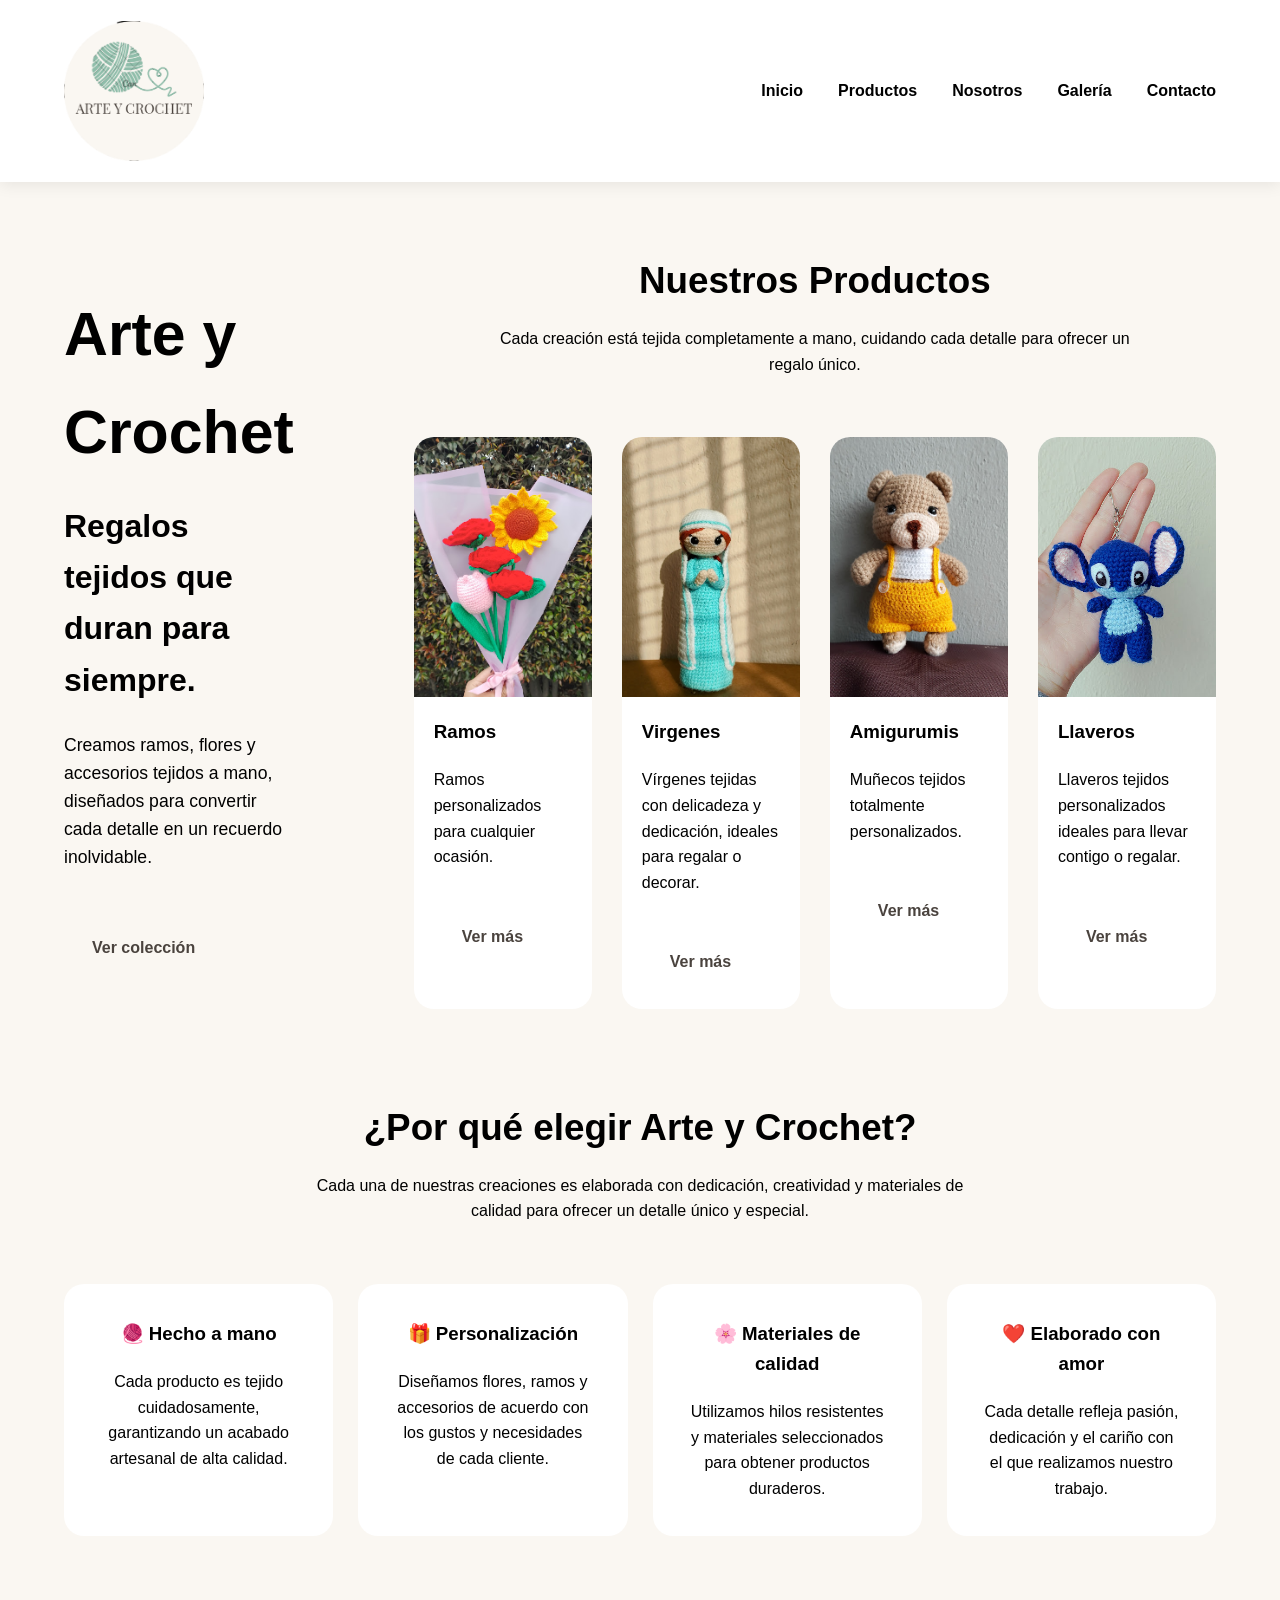
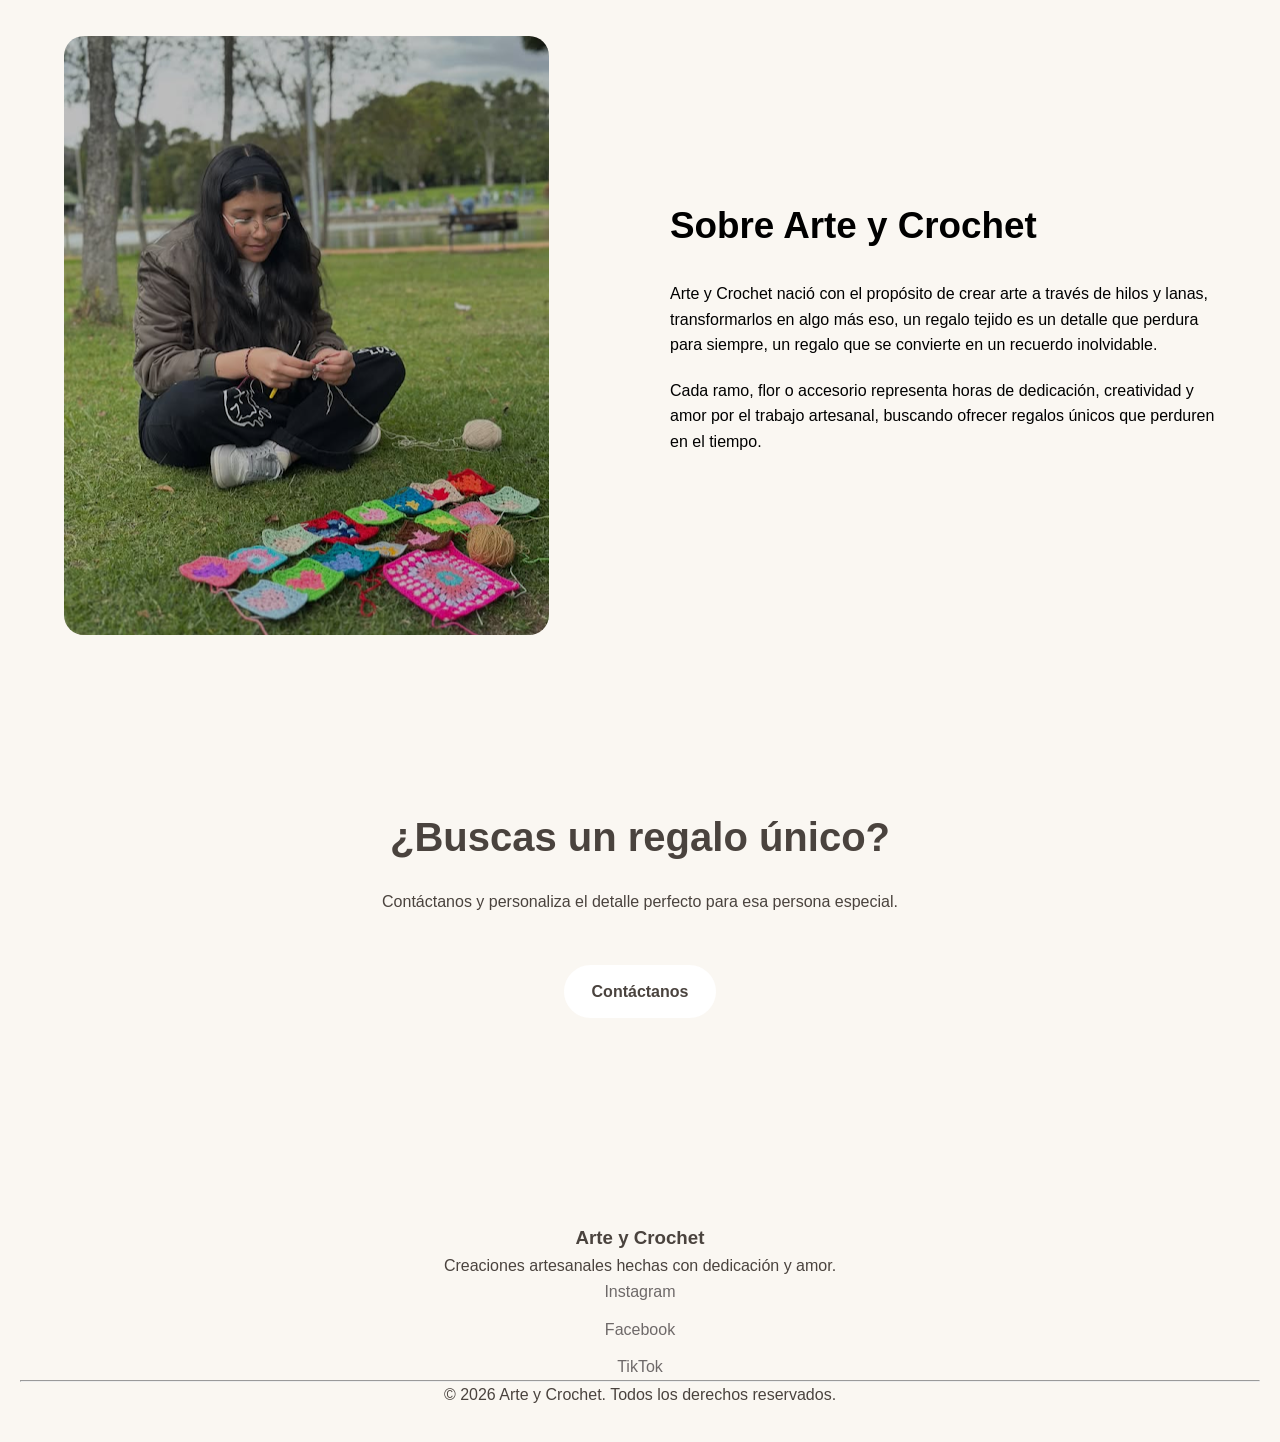
==== index.html @ 4d050b0e "Add files via upload" ====
<!DOCTYPE html>
<html lang="es">

<head>

    <meta charset="UTF-8">
    <meta name="viewport" content="width=device-width, initial-scale=1.0">

    <title>Arte y Crochet | Tejido con Amor</title>

    <meta name="description"
        content="Arte y Crochet. Ramos, flores y accesorios tejidos a mano para regalar momentos inolvidables.">

    <meta name="keywords"
        content="crochet, flores, ramos, amigurumis, regalos, tejido, Colombia">

    <meta name="author" content="Leidy Juliana Velandia">

    
    <link rel="icon" href="imagenes/logo/favicon.png">

  
    <link rel="stylesheet" href="../css/variables.css">
    <link rel="stylesheet" href="../css/style.css">
    <link rel="stylesheet" href="../css/inicio.css">
    <link rel="stylesheet" href="../css/responsive.css">

</head>

<body>



    <header>

    <div class="contenedor-header">

    
        <div class="logo">

            <a href="index.html">

                <img src="imagenes/logo.png" alt="Logo Arte y Crochet">

            </a>

        </div>

      

        <nav>

            <ul>

                <li><a href="index.html">Inicio</a></li>

                <li><a href="../paginas/productos.html">Productos</a></li>

                <li><a href="../paginas/nosotros.html">Nosotros</a></li>

                <li><a href="../paginas/galeria.html">Galería</a></li>

                <li><a href="../paginas/contacto.html">Contacto</a></li>

            </ul>

        </nav>

    </div>
</header>
    



    <main>

    <section class="hero">

        <div class="hero-texto">

            <h1>
                Arte y Crochet
            </h1>

            <h2>
                Regalos tejidos que duran para siempre.
            </h2>

            <p>

                Creamos ramos, flores y accesorios tejidos a mano,
                diseñados para convertir cada detalle en un recuerdo
                inolvidable.

            </p>

            <a href="../paginas/productos.html">

                Ver colección

            </a>

        </div>

        <div class="hero-imagen">

          <img src="imagenes/banner.png" alt="">
        </div>
       

<section class="productos-destacados">

    <div class="titulo-seccion">

        <h2>Nuestros Productos</h2>

        <p>
            Cada creación está tejida completamente a mano,
            cuidando cada detalle para ofrecer un regalo único.
        </p>

    </div>

    <div class="contenedor-productos">

        <article class="producto">

            <img src="imagenes/ramos.jpg" alt="Ramo a crochet">

            <h3>Ramos</h3>

            <p>
                Ramos personalizados para cualquier ocasión.
            </p>

            <a href="paginas/productos.html">Ver más</a>

        </article>

        <article class="producto">

            <img src="imagenes/viregenes.jpg" alt="Virgenes">

            <h3>Virgenes</h3>

            <p>
                Vírgenes tejidas con delicadeza y dedicación, ideales para regalar o decorar.
            </p>

            <a href="paginas/productos.html">Ver más</a>

        </article>

        <article class="producto">

            <img src="imagenes/amigurumis.jpg" alt="Amigurumis">

            <h3>Amigurumis</h3>

            <p>
                Muñecos tejidos totalmente personalizados.
            </p>

            <a href="paginas/productos.html">Ver más</a>

        </article>

        <article class="producto">

            <img src="imagenes/Llaveros.jpg" alt="Llaveros">

            <h3>Llaveros</h3>

            <p>
                Llaveros tejidos personalizados ideales para llevar contigo o regalar.
            </p>

            <a href="paginas/productos.html">Ver más</a>

        </article>

    </div>

</section>

    </section>
   

<section class="beneficios">

    <div class="titulo-seccion">

        <h2>¿Por qué elegir Arte y Crochet?</h2>

        <p>

            Cada una de nuestras creaciones es elaborada con dedicación,
            creatividad y materiales de calidad para ofrecer un detalle
            único y especial.

        </p>

    </div>

    <div class="contenedor-beneficios">

        <article class="beneficio">

            <h3>🧶 Hecho a mano</h3>

            <p>

                Cada producto es tejido cuidadosamente,
                garantizando un acabado artesanal de alta calidad.

            </p>

        </article>

        <article class="beneficio">

            <h3>🎁 Personalización</h3>

            <p>

                Diseñamos flores, ramos y accesorios de acuerdo
                con los gustos y necesidades de cada cliente.

            </p>

        </article>

        <article class="beneficio">

            <h3>🌸 Materiales de calidad</h3>

            <p>

                Utilizamos hilos resistentes y materiales seleccionados
                para obtener productos duraderos.

            </p>

        </article>

        <article class="beneficio">

            <h3>❤️ Elaborado con amor</h3>

            <p>

                Cada detalle refleja pasión, dedicación y el cariño
                con el que realizamos nuestro trabajo.

            </p>

        </article>

    </div>

</section>


<section class="sobre-nosotros">

    <div class="sobre-imagen">

        <img src="imagenes/nosotros.png"
            alt="Arte y Crochet">

    </div>

    <div class="sobre-texto">

        <h2>Sobre Arte y Crochet</h2>

        <p>

            Arte y Crochet nació con el propósito de crear arte a través de hilos y lanas, 
            transformarlos en algo más eso, un regalo tejido es un detalle que perdura para siempre,
            un regalo que se convierte en un recuerdo inolvidable.

        </p>

        <p>

            Cada ramo, flor o accesorio representa horas de dedicación,
            creatividad y amor por el trabajo artesanal, buscando ofrecer
            regalos únicos que perduren en el tiempo.

        </p>

    </div>

</section>


<section class="cta">

    <h2>¿Buscas un regalo único?</h2>

    <p>

        Contáctanos y personaliza el detalle perfecto para esa persona especial.

    </p>

    <a href="paginas/contacto.html">

        Contáctanos

    </a>

</section>


    </main>

  

   <footer>

    <div class="footer-contenido">

        <div>

            <h3>Arte y Crochet</h3>

            <p>

                Creaciones artesanales hechas con dedicación y amor.

            </p>

        </div>

        

        <div>

           <ul class="redes">

    <li>
        <a href="https://www.instagram.com/arte.crochet.1?igsh=MWduZGEzeXBmNW1mYg==" target="_blank">
             Instagram
        </a>
    </li>

    <li>
        <a href="https://www.facebook.com/share/1CydGGifeq/" target="_blank">
             Facebook
        </a>
    </li>

    <li>
        <a href="https://www.tiktok.com/@arte.y.crochet1?_r=1&_t=ZS-98L5SR1C350" target="_blank">
             TikTok
        </a>
    </li>

</ul>
        </div>

    </div>

    <hr>

    <p>

        © 2026 Arte y Crochet. Todos los derechos reservados.

    </p>

</footer>

   
    <script src="js/script.js"></script>
    <script src="js/menu.js"></script>

</body>

</html>
---- css/style.css ----
*{
    margin:0;
    padding:0;
    box-sizing:border-box;
}

html{
    scroll-behavior:smooth;
}

body{
    font-family: Arial, Helvetica, sans-serif;
    background:#faf7f2;
    color:var(--cafe);
    line-height:1.6;
}

img{
    max-width:100%;
    display:block;
}

a{
    text-decoration:none;
    color:inherit;
}

ul{
    list-style:none;
}

button{
    border:none;
    cursor:pointer;
    font-size:1rem;
}

/* ===========================
   HEADER
=========================== */

header{

    width:100%;

    background:white;

    box-shadow:var(--sombra);

    position:sticky;

    top:0;

    z-index:1000;

}
header{

background:white;

padding:20px 0;

box-shadow:0 3px 15px rgba(0,0,0,.08);

}

.contenedor-header{

    width:90%;

    max-width:1300px;

    margin:auto;

    display:flex;

    justify-content:space-between;

    align-items:center;

    padding:1px 0;

}

.logo img{

    width: 140px;

}

nav ul{

    display:flex;

    gap:35px;

}

nav a{

    font-weight:600;

    transition:var(--transicion);

}

nav a:hover{

    color:var(--verde);

}

.acciones{

    display:flex;

    gap:15px;

}

.acciones button{

    background:none;

    font-size:22px;

}

/* ===========================
   TITULOS
=========================== */

.titulo-seccion{

    text-align:center;

    margin-bottom:60px;

}

.titulo-seccion h2{

    font-size:2.3rem;

    color:var(--cafe);

    margin-bottom:15px;

}

.titulo-seccion p{

    color:var(--gris);

    max-width:650px;

    margin:auto;

}

/* ===========================
   BOTONES
=========================== */

a,
button{

    transition:var(--transicion);

}

.hero a,
.cta a,
.producto a,
.informacion-producto a{

    display:inline-block;

    margin-top:20px;

    background:var(--verde);

    color:#4a433e;

    padding:14px 28px;

    border-radius:30px;

    font-weight:bold;

}

.hero a:hover,
.cta a:hover,
.producto a:hover,
.informacion-producto a:hover{

    background:var(--cafe);

}

/* ===========================
   FOOTER
=========================== */

footer{

    background:var(--cafe);

  color:#4a433e;

    text-align:center;

    padding:35px 20px;

    margin-top:80px;

}
.redes{

    display:flex;

    flex-direction:column;

    gap:12px;

}

.redes a{

    color:#6e6969;

    transition:.3s;

}

.redes a:hover{

    color:var(--verde);

    padding-left:6px;

}
---- css/inicio.css ----
.hero{

    width:90%;
    max-width:1300px;

    margin:70px auto;

    display:flex;

    justify-content:space-between;

    align-items:center;

    gap:60px;

}

.hero-texto{

    flex:1;

}

.hero-texto h1{

    font-size:3.8rem;

    color:var(--cafe);

    margin-bottom:20px;

}

.hero-texto h2{

    font-size:2rem;

    color:var(--verde);

    margin-bottom:25px;

}

.hero-texto p{

    font-size:1.1rem;

    margin-bottom:30px;

    color:var(--gris);

}

.hero-imagen{

    flex:1;

}

.hero-imagen img{

    width:100%;

    border-radius:25px;

    box-shadow:var(--sombra);

}

/* ====================================
   PRODUCTOS DESTACADOS
==================================== */

.productos-destacados{

    width:90%;
    max-width:1300px;

    margin:auto;

}

.contenedor-productos{

    display:grid;

    grid-template-columns:repeat(4,1fr);

    gap:30px;

}

.producto{

    background:white;

    border-radius:20px;

    overflow:hidden;

    box-shadow:var(--sombra);

    transition:.3s;

}

.producto:hover{

    transform:translateY(-10px);

}

.producto img{

    width:100%;

    height:260px;

    object-fit:cover;

}

.producto h3{

    margin:20px;

    color:var(--cafe);

}

.producto p{

    margin:0 20px 20px;

    color:var(--gris);

}

.producto a{

    margin:20px;

}

/* ====================================
   BENEFICIOS
==================================== */

.beneficios{

    width:90%;

    max-width:1300px;

    margin:90px auto;

}

.contenedor-beneficios{

    display:grid;

    grid-template-columns:repeat(4,1fr);

    gap:25px;

}

.beneficio{

    background:white;

    padding:35px;

    border-radius:20px;

    box-shadow:var(--sombra);

    text-align:center;

}

.beneficio h3{

    color:var(--cafe);

    margin-bottom:20px;

}

.beneficio p{

    color:var(--gris);

}

/* ====================================
   SOBRE NOSOTROS
==================================== */

.sobre-nosotros{

    width:90%;

    max-width:1300px;

    margin:100px auto;

    display:flex;

    align-items:center;

    gap:60px;

}

.sobre-imagen{

    flex:1;

}

.sobre-imagen img{

    border-radius:20px;

    box-shadow:var(--sombra);

}

.sobre-texto{

    flex:1;

}

.sobre-texto h2{

    font-size:2.3rem;

    color:var(--cafe);

    margin-bottom:25px;

}

.sobre-texto p{

    margin-bottom:20px;

    color:var(--gris);

}

/* ====================================
   GALERÍA
==================================== */

.galeria{

    width:90%;

    max-width:1300px;

    margin:auto;

}

.contenedor-galeria{

    display:grid;

    grid-template-columns:repeat(3,1fr);

    gap:20px;

}

.contenedor-galeria img{

    width:100%;

    height:320px;

    object-fit:cover;

    border-radius:20px;

    transition:.3s;

}

.contenedor-galeria img:hover{

    transform:scale(1.03);

}

/* ====================================
   PREGUNTAS
==================================== */

.preguntas{

    width:90%;

    max-width:1100px;

    margin:100px auto;

}

.pregunta{

    background:white;

    margin-bottom:20px;

    padding:25px;

    border-radius:15px;

    box-shadow:var(--sombra);

}

.pregunta h3{

    color:var(--cafe);

    margin-bottom:12px;

}

.pregunta p{

    color:var(--gris);

}

/* ====================================
   CTA
==================================== */

.cta{

    width:90%;

    max-width:1100px;

    margin:100px auto;

    text-align:center;

    background:var(--verde);

    padding:70px;

    border-radius:25px;

   color:#4a433e;

}

.cta h2{

    font-size:2.5rem;

    margin-bottom:20px;

}

.cta p{

    margin-bottom:30px;

}

.cta a{

    background:white;

    color:var(--cafe);

}

.cta a:hover{

    background:var(--cafe);

   color:#4a433e;
}
---- css/responsive.css ----
@media (max-width:992px){

    .hero,
    .sobre-nosotros,
    .historia,
    .detalle-producto{

        flex-direction:column;

    }

    .contenedor-productos{

        grid-template-columns:repeat(2,1fr);

    }

    .contenedor-beneficios{

        grid-template-columns:repeat(2,1fr);

    }

    .catalogo{

        grid-template-columns:repeat(2,1fr);

    }

    .galeria-completa,
    .contenedor-galeria{

        grid-template-columns:repeat(2,1fr);

    }

    .contacto{

        grid-template-columns:1fr;

    }

    .mision-vision{

        grid-template-columns:1fr;

    }

}

/* ==================================
   CELULARES
================================== */

@media (max-width:768px){

    .contenedor-header{

        flex-direction:column;

        gap:20px;

    }

    nav ul{

        flex-direction:column;

        align-items:center;

        gap:15px;

    }

    .acciones{

        justify-content:center;

    }

    .hero-texto h1{

        font-size:2.6rem;

    }

    .hero-texto h2{

        font-size:1.5rem;

    }

  

    .titulo-seccion h2{

        font-size:2rem;

    }

    .contenedor-productos{

        grid-template-columns:1fr;

    }

    .contenedor-beneficios{

        grid-template-columns:1fr;

    }

    .catalogo{

        grid-template-columns:1fr;

    }

    .galeria-completa,
    .contenedor-galeria{

        grid-template-columns:1fr;

    }

    .valores ul{

        grid-template-columns:1fr;

    }

    .cta{

        padding:45px 25px;

    }

}

/* ==================================
   CELULARES PEQUEÑOS
================================== */

@media (max-width:480px){

    .hero{

        margin:40px auto;

    }

    .hero-texto h1{

        font-size:2rem;

    }

    .hero-texto h2{

        font-size:1.3rem;

    }

  
    .contenedor-header{

        width:95%;

    }

    section{

        padding:50px 5%;

    }

}
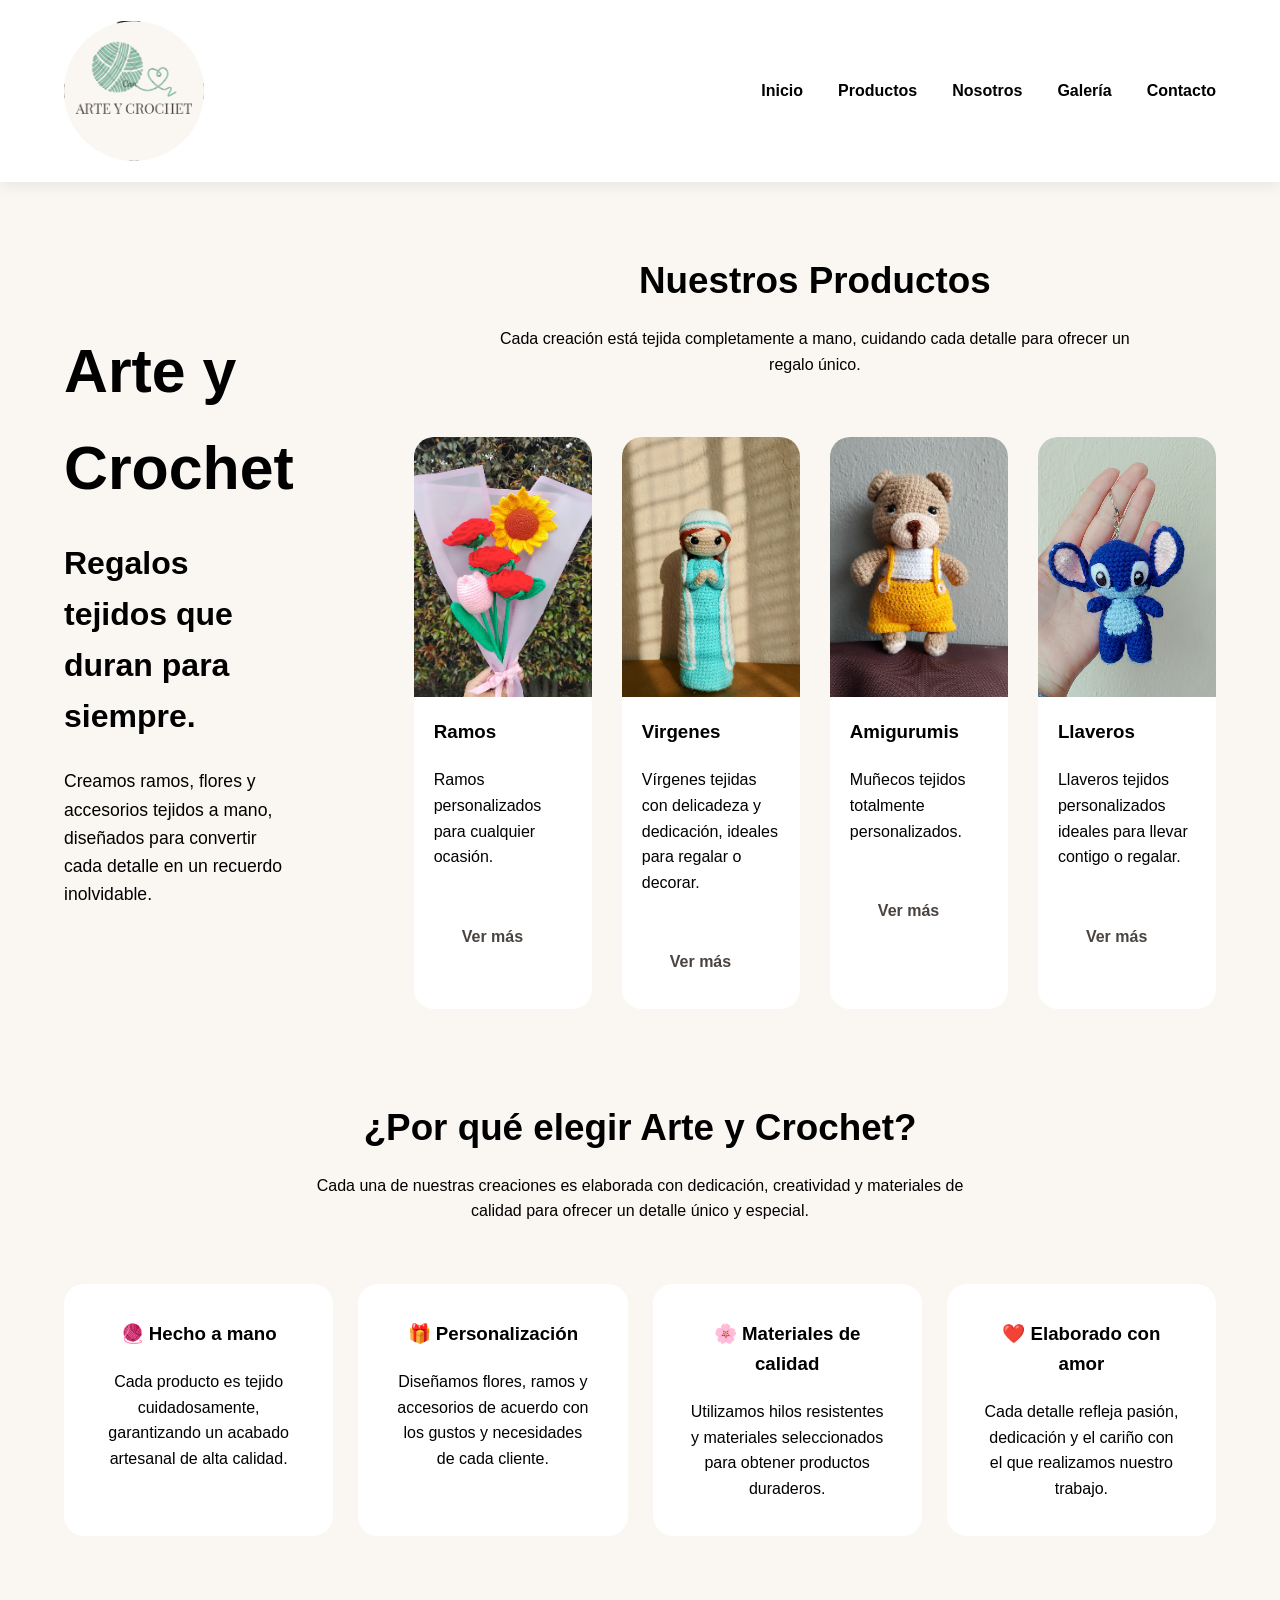
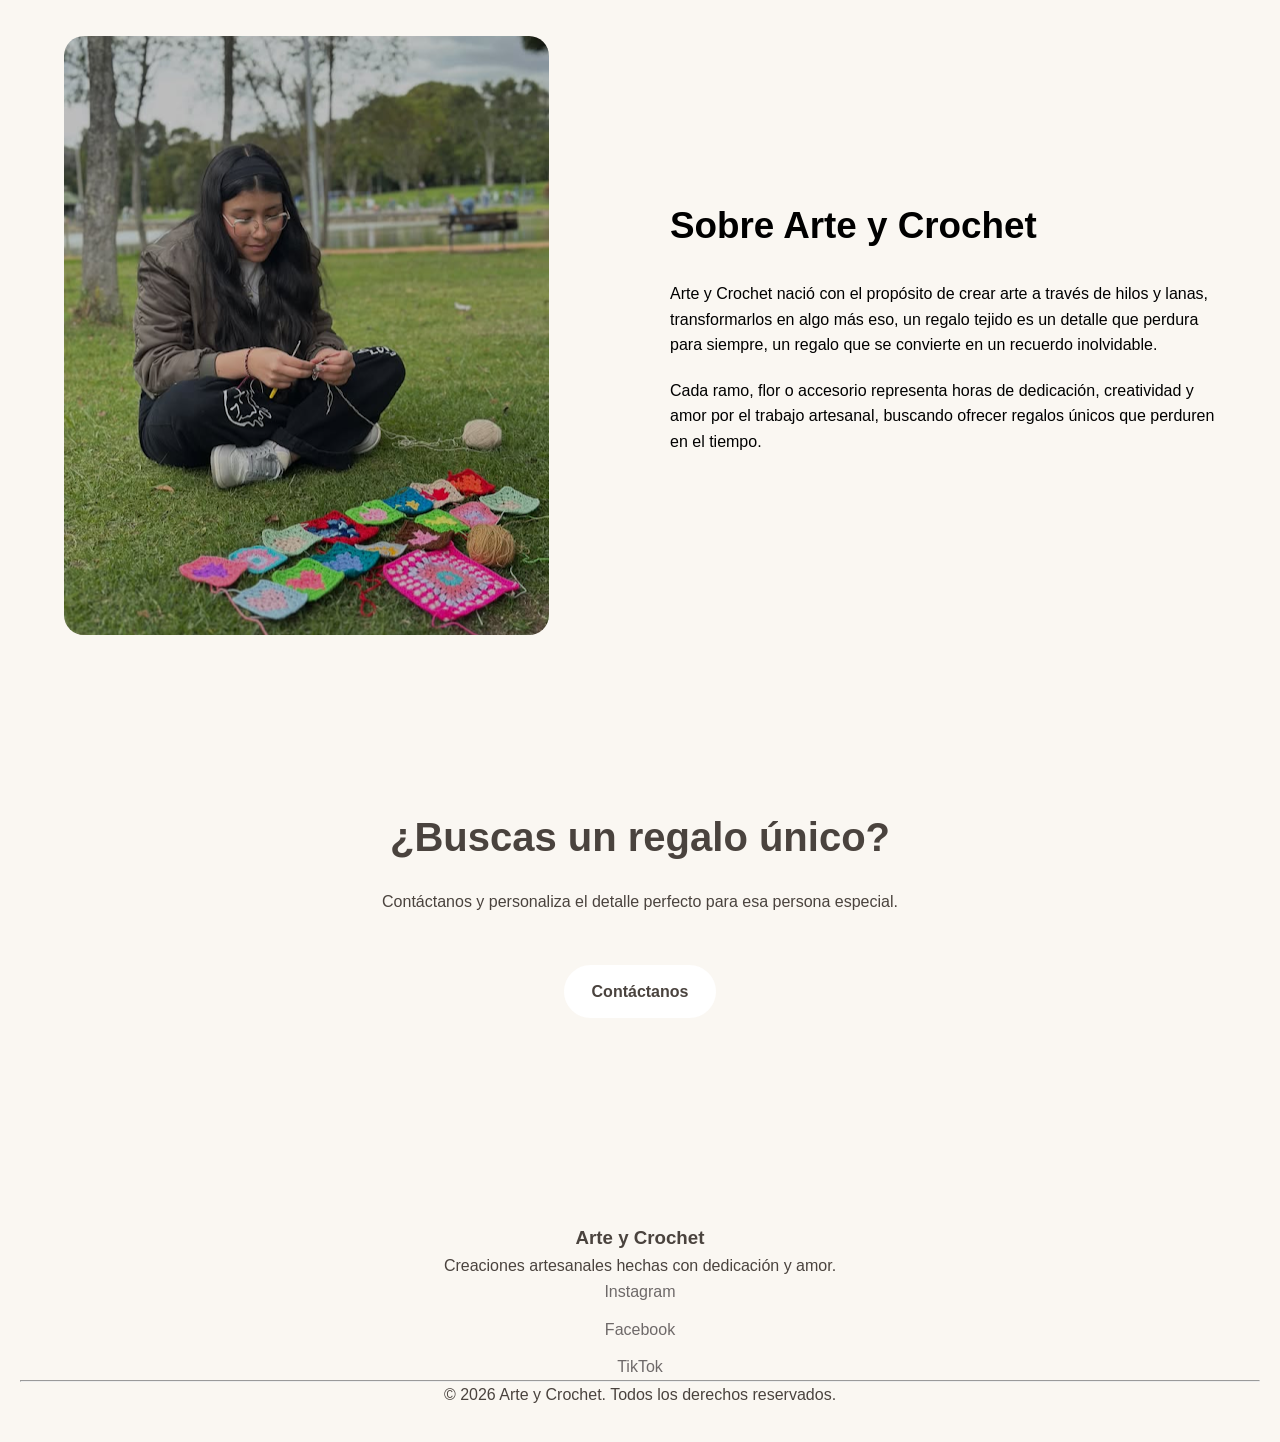
==== commit 7b0da005: "Fix HTML formatting and restore content" ====
--- a/index.html
+++ b/index.html
@@ -20,10 +20,10 @@
     <link rel="icon" href="imagenes/logo/favicon.png">
 
   
-    <link rel="stylesheet" href="../css/variables.css">
-    <link rel="stylesheet" href="../css/style.css">
-    <link rel="stylesheet" href="../css/inicio.css">
-    <link rel="stylesheet" href="../css/responsive.css">
+    <link rel="stylesheet" href="css/variables.css">
+    <link rel="stylesheet" href="css/style.css">
+    <link rel="stylesheet" href="css/inicio.css">
+    <link rel="stylesheet" href="css/responsive.css">
 
 </head>
 
@@ -54,13 +54,13 @@
 
                 <li><a href="index.html">Inicio</a></li>
 
-                <li><a href="../paginas/productos.html">Productos</a></li>
-
-                <li><a href="../paginas/nosotros.html">Nosotros</a></li>
-
-                <li><a href="../paginas/galeria.html">Galería</a></li>
-
-                <li><a href="../paginas/contacto.html">Contacto</a></li>
+                <li><a href="paginas/productos.html">Productos</a></li>
+
+                <li><a href="paginas/nosotros.html">Nosotros</a></li>
+
+                <li><a href="paginas/galeria.html">Galería</a></li>
+
+                <li><a href="paginas/contacto.html">Contacto</a></li>
 
             </ul>
 
@@ -94,11 +94,7 @@
 
             </p>
 
-            <a href="../paginas/productos.html">
-
-                Ver colección
-
-            </a>
+         
 
         </div>
 
@@ -379,4 +375,4 @@
 
 </body>
 
-</html>+</html>
